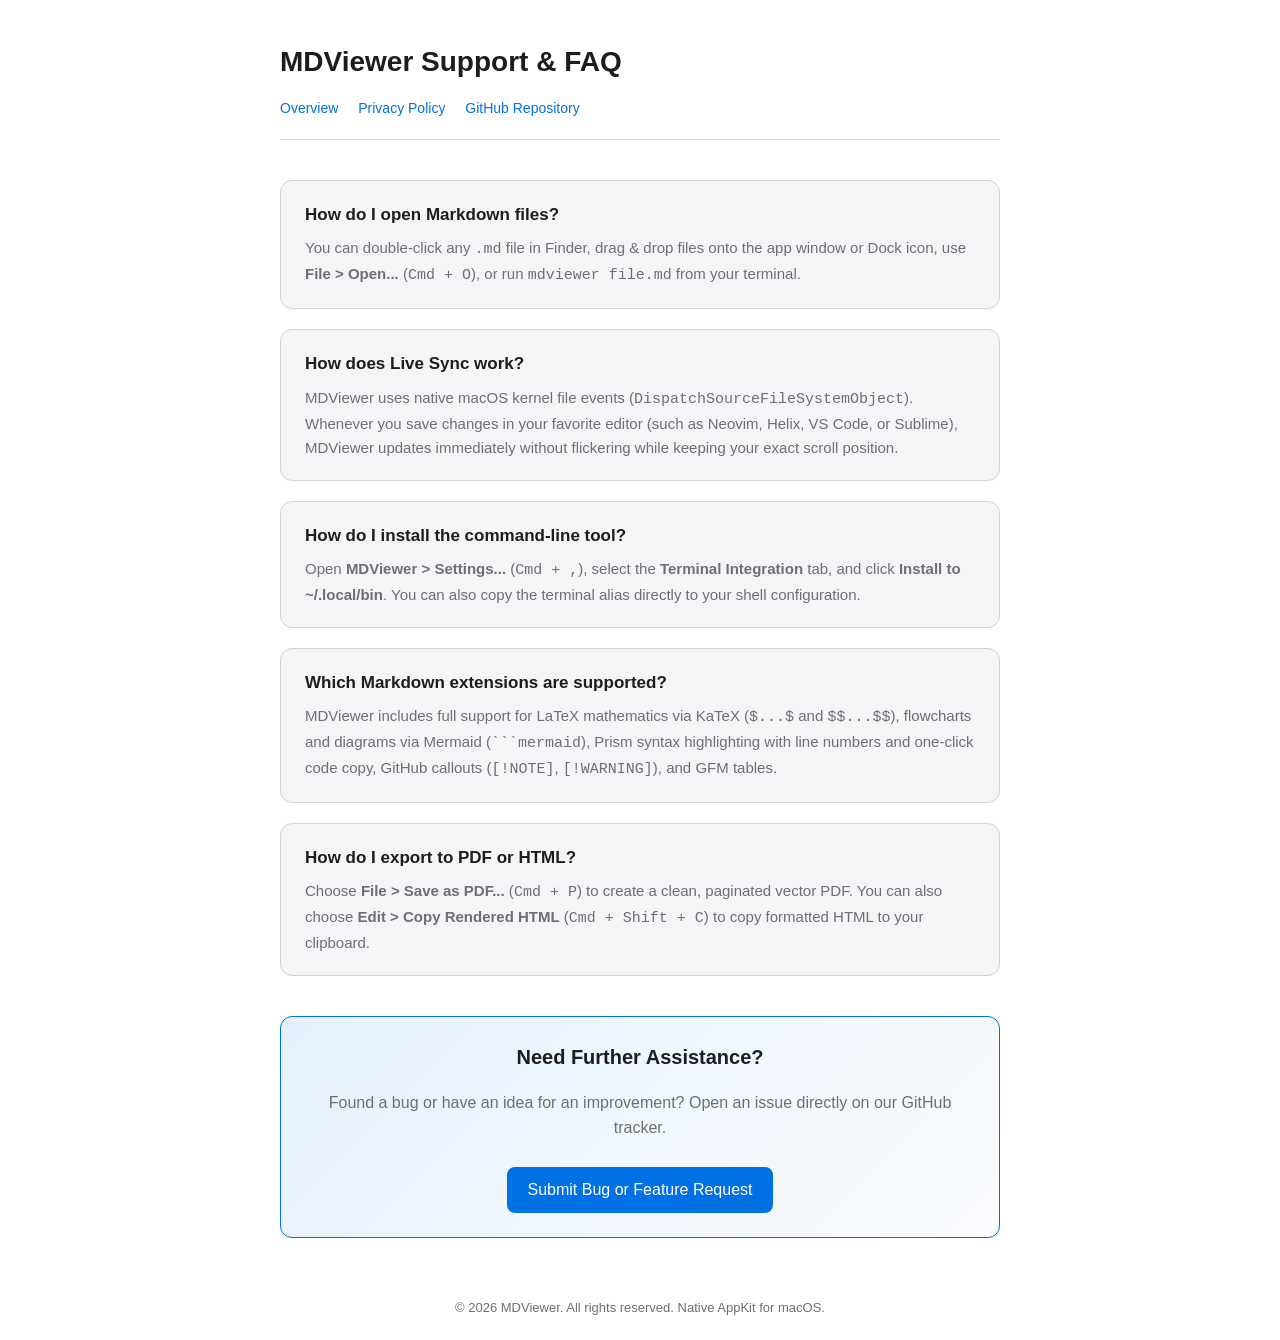
==== docs/support.html @ 219b7e44 "docs: add Privacy Policy, Support & FAQ, and GitHub Pages web documentation" ====
<!DOCTYPE html>
<html lang="en">
<head>
    <meta charset="UTF-8">
    <meta name="viewport" content="width=device-width, initial-scale=1.0">
    <title>Support & FAQ - MDViewer</title>
    <style>
        :root {
            --bg: #ffffff;
            --text: #1d1d1f;
            --secondary: #6e6e73;
            --card-bg: #f5f5f7;
            --border: #d2d2d7;
            --accent: #0071e3;
        }
        @media (prefers-color-scheme: dark) {
            :root {
                --bg: #1e1e1e;
                --text: #f5f5f7;
                --secondary: #86868b;
                --card-bg: #2d2d2d;
                --border: #424245;
                --accent: #2997ff;
            }
        }
        body {
            font-family: -apple-system, BlinkMacSystemFont, "SF Pro Text", "Helvetica Neue", sans-serif;
            background-color: var(--bg);
            color: var(--text);
            line-height: 1.6;
            margin: 0;
            padding: 40px 20px;
        }
        .container {
            max-width: 720px;
            margin: 0 auto;
        }
        header {
            margin-bottom: 40px;
            border-bottom: 1px solid var(--border);
            padding-bottom: 20px;
        }
        h1 {
            font-size: 28px;
            font-weight: 700;
            margin: 0;
        }
        .nav-links {
            margin-top: 12px;
            font-size: 14px;
        }
        .nav-links a {
            color: var(--accent);
            text-decoration: none;
            margin-right: 16px;
        }
        .nav-links a:hover {
            text-decoration: underline;
        }
        .faq-item {
            background-color: var(--card-bg);
            border-radius: 12px;
            padding: 20px 24px;
            margin: 20px 0;
            border: 1px solid var(--border);
        }
        .faq-question {
            font-size: 17px;
            font-weight: 600;
            margin-top: 0;
            margin-bottom: 8px;
            color: var(--text);
        }
        .faq-answer {
            color: var(--secondary);
            font-size: 15px;
            margin: 0;
        }
        .contact-box {
            background: linear-gradient(135deg, rgba(0,113,227,0.1), rgba(0,113,227,0.02));
            border: 1px solid var(--accent);
            border-radius: 12px;
            padding: 24px;
            margin-top: 40px;
            text-align: center;
        }
        .contact-box h2 {
            margin-top: 0;
            font-size: 20px;
            color: var(--text);
        }
        .button {
            display: inline-block;
            background-color: var(--accent);
            color: white;
            padding: 10px 20px;
            border-radius: 8px;
            text-decoration: none;
            font-weight: 500;
            margin-top: 12px;
        }
        .button:hover {
            opacity: 0.9;
        }
        footer {
            margin-top: 60px;
            text-align: center;
            font-size: 13px;
            color: var(--secondary);
        }
    </style>
</head>
<body>
    <div class="container">
        <header>
            <h1>MDViewer Support & FAQ</h1>
            <div class="nav-links">
                <a href="index.html">Overview</a>
                <a href="privacy.html">Privacy Policy</a>
                <a href="https://github.com/slemay/mdviewer">GitHub Repository</a>
            </div>
        </header>

        <div class="faq-item">
            <h2 class="faq-question">How do I open Markdown files?</h2>
            <p class="faq-answer">You can double-click any <code>.md</code> file in Finder, drag & drop files onto the app window or Dock icon, use <strong>File &gt; Open...</strong> (<code>Cmd + O</code>), or run <code>mdviewer file.md</code> from your terminal.</p>
        </div>

        <div class="faq-item">
            <h2 class="faq-question">How does Live Sync work?</h2>
            <p class="faq-answer">MDViewer uses native macOS kernel file events (<code>DispatchSourceFileSystemObject</code>). Whenever you save changes in your favorite editor (such as Neovim, Helix, VS Code, or Sublime), MDViewer updates immediately without flickering while keeping your exact scroll position.</p>
        </div>

        <div class="faq-item">
            <h2 class="faq-question">How do I install the command-line tool?</h2>
            <p class="faq-answer">Open <strong>MDViewer &gt; Settings...</strong> (<code>Cmd + ,</code>), select the <strong>Terminal Integration</strong> tab, and click <strong>Install to ~/.local/bin</strong>. You can also copy the terminal alias directly to your shell configuration.</p>
        </div>

        <div class="faq-item">
            <h2 class="faq-question">Which Markdown extensions are supported?</h2>
            <p class="faq-answer">MDViewer includes full support for LaTeX mathematics via KaTeX (<code>$...$</code> and <code>$$...$$</code>), flowcharts and diagrams via Mermaid (<code>```mermaid</code>), Prism syntax highlighting with line numbers and one-click code copy, GitHub callouts (<code>[!NOTE]</code>, <code>[!WARNING]</code>), and GFM tables.</p>
        </div>

        <div class="faq-item">
            <h2 class="faq-question">How do I export to PDF or HTML?</h2>
            <p class="faq-answer">Choose <strong>File &gt; Save as PDF...</strong> (<code>Cmd + P</code>) to create a clean, paginated vector PDF. You can also choose <strong>Edit &gt; Copy Rendered HTML</strong> (<code>Cmd + Shift + C</code>) to copy formatted HTML to your clipboard.</p>
        </div>

        <div class="contact-box">
            <h2>Need Further Assistance?</h2>
            <p style="color: var(--secondary); margin-bottom: 14px;">Found a bug or have an idea for an improvement? Open an issue directly on our GitHub tracker.</p>
            <a href="https://github.com/slemay/mdviewer/issues" class="button">Submit Bug or Feature Request</a>
        </div>

        <footer>
            &copy; 2026 MDViewer. All rights reserved. Native AppKit for macOS.
        </footer>
    </div>
</body>
</html>
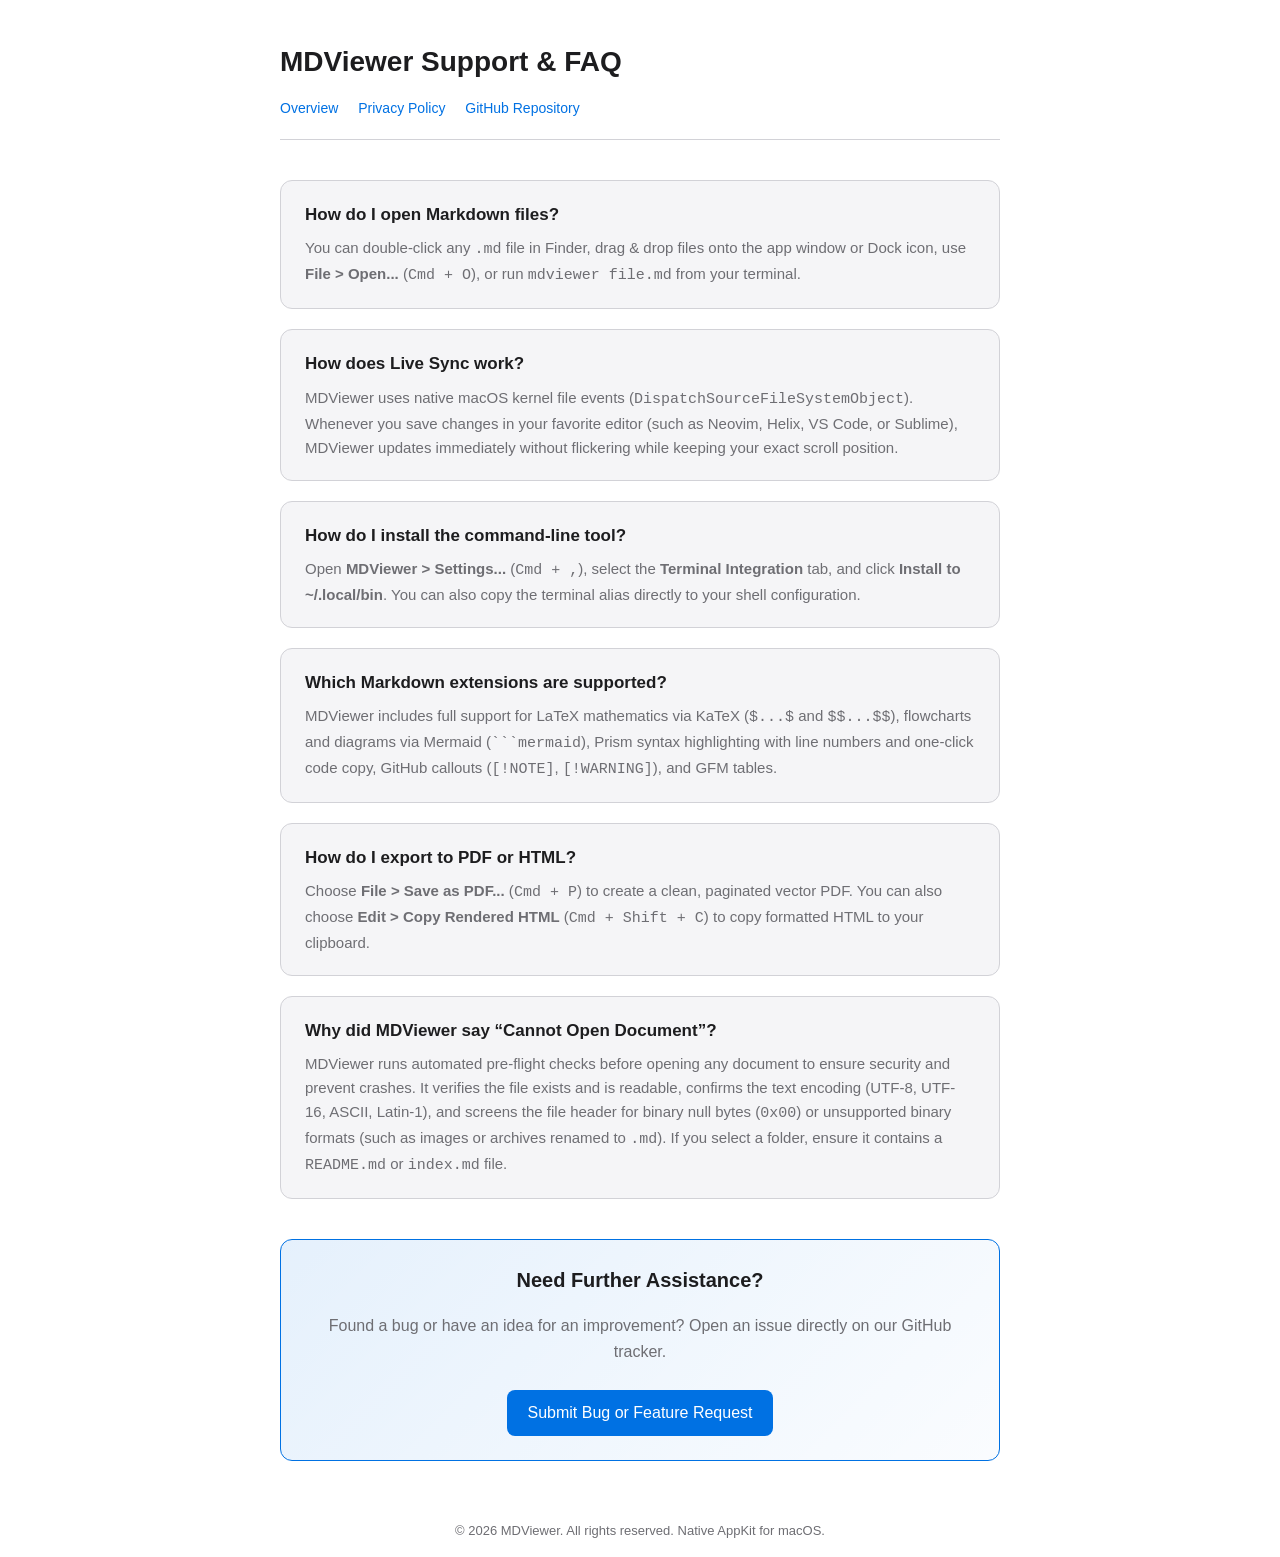
==== commit ffd683c5: "docs: update documentation, architecture specs, and web portal" ====
--- a/docs/support.html
+++ b/docs/support.html
@@ -146,6 +146,11 @@
             <p class="faq-answer">Choose <strong>File &gt; Save as PDF...</strong> (<code>Cmd + P</code>) to create a clean, paginated vector PDF. You can also choose <strong>Edit &gt; Copy Rendered HTML</strong> (<code>Cmd + Shift + C</code>) to copy formatted HTML to your clipboard.</p>
         </div>
 
+        <div class="faq-item">
+            <h2 class="faq-question">Why did MDViewer say &ldquo;Cannot Open Document&rdquo;?</h2>
+            <p class="faq-answer">MDViewer runs automated pre-flight checks before opening any document to ensure security and prevent crashes. It verifies the file exists and is readable, confirms the text encoding (UTF-8, UTF-16, ASCII, Latin-1), and screens the file header for binary null bytes (<code>0x00</code>) or unsupported binary formats (such as images or archives renamed to <code>.md</code>). If you select a folder, ensure it contains a <code>README.md</code> or <code>index.md</code> file.</p>
+        </div>
+
         <div class="contact-box">
             <h2>Need Further Assistance?</h2>
             <p style="color: var(--secondary); margin-bottom: 14px;">Found a bug or have an idea for an improvement? Open an issue directly on our GitHub tracker.</p>
